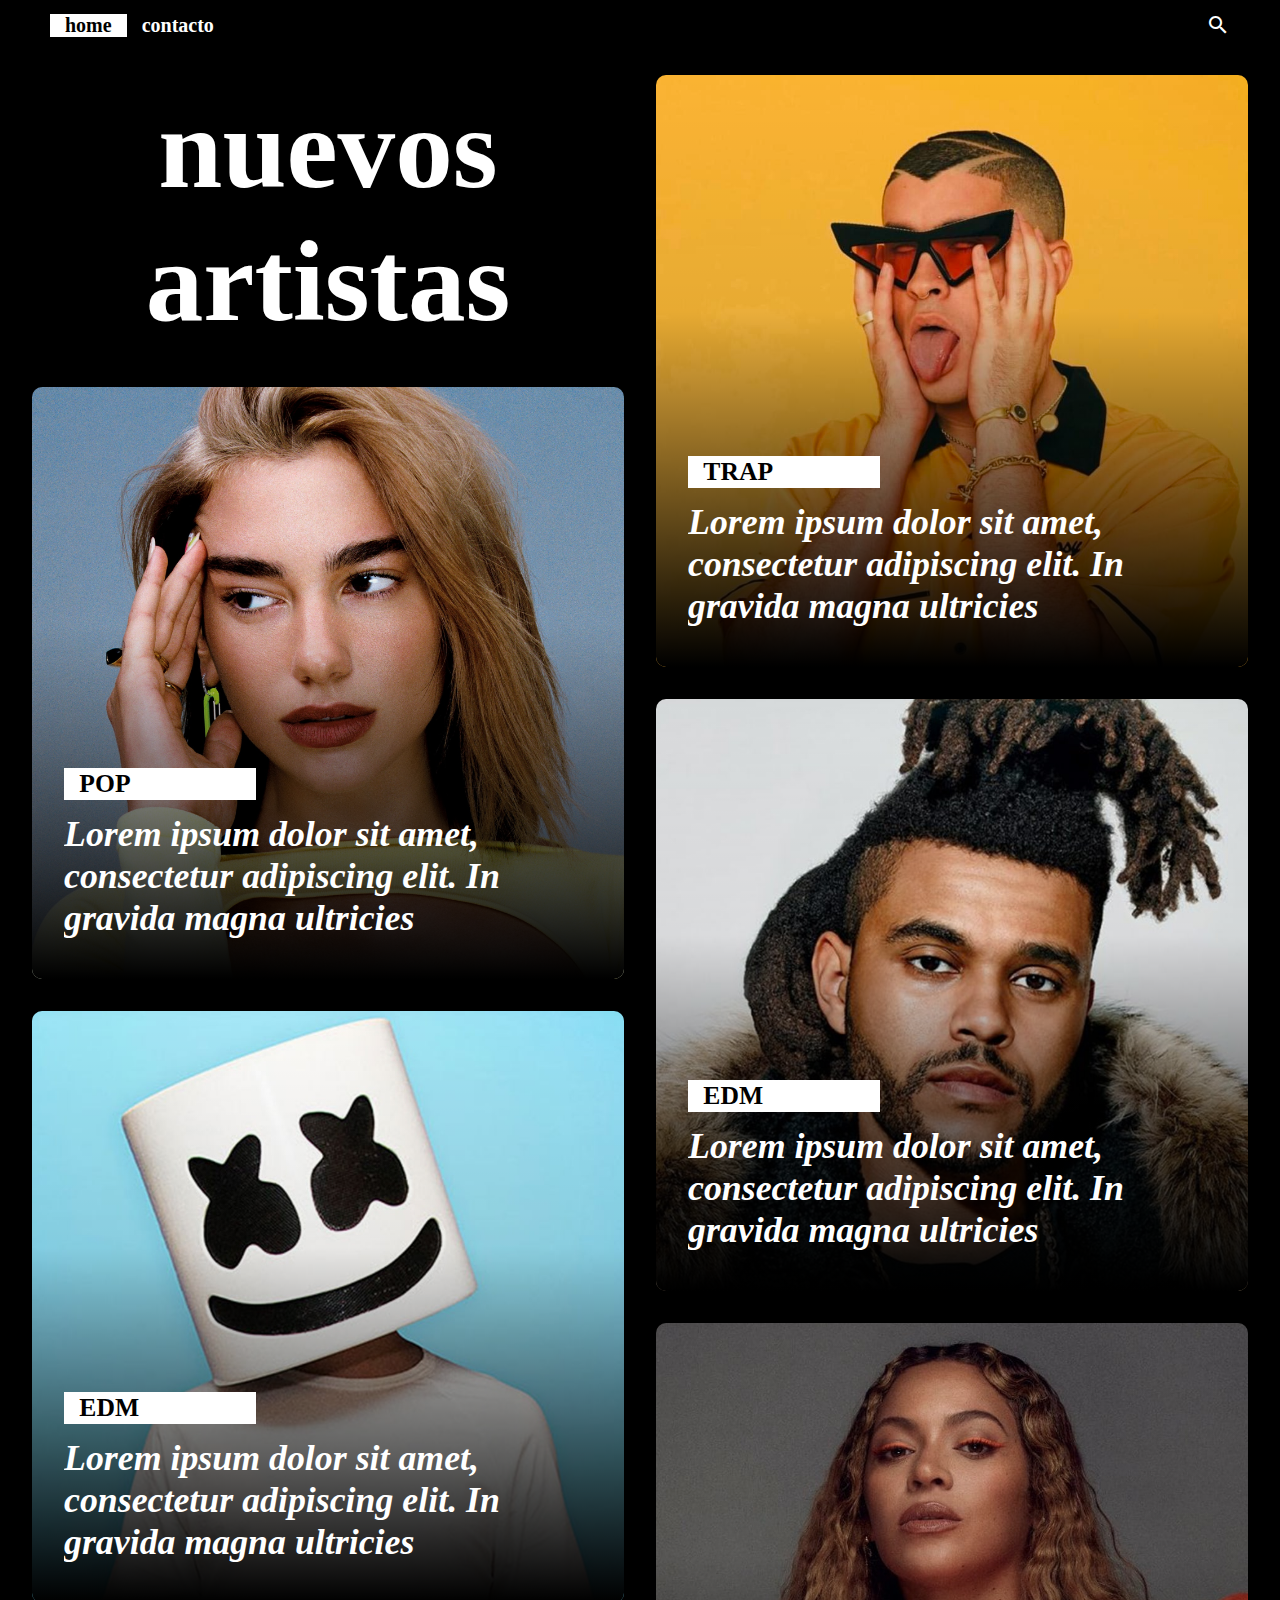
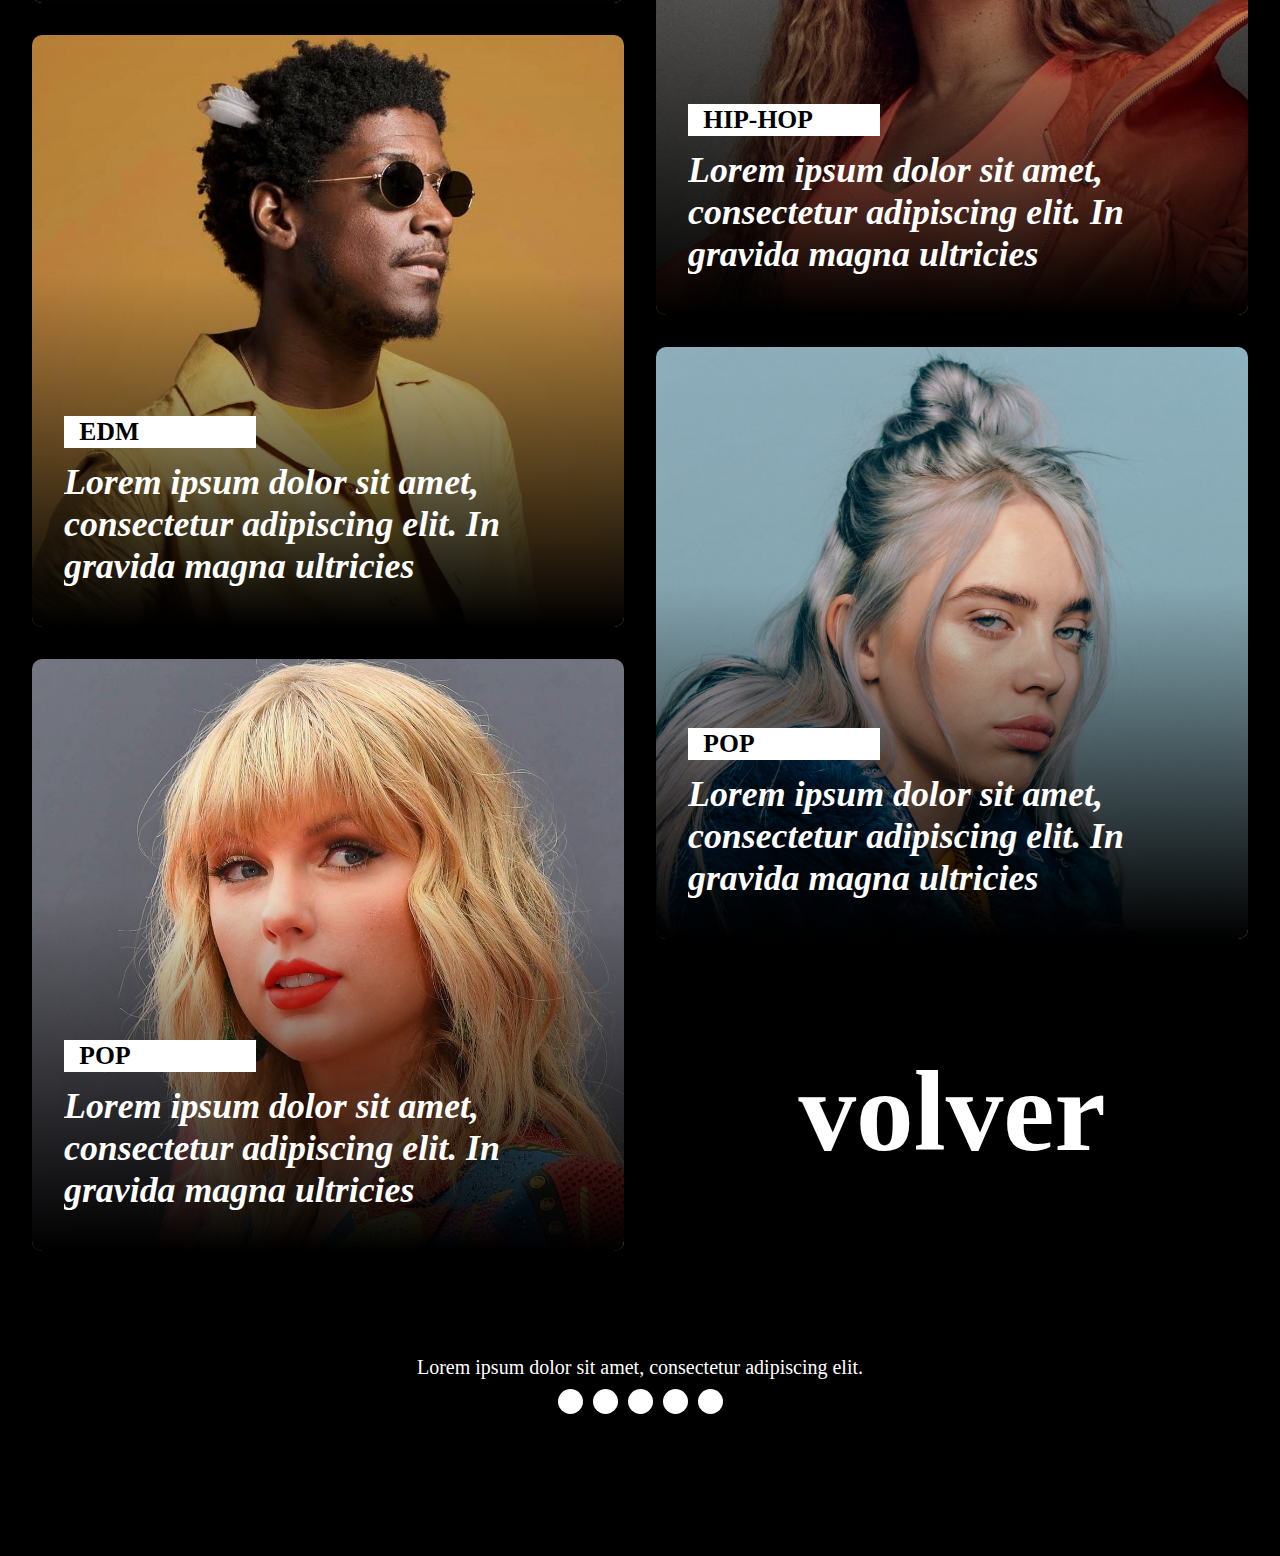
==== index.html @ 290f15c1 "Initial commit" ====
<!DOCTYPE html>
<html lang="es">

<head>
    <meta charset="UTF-8">
    <meta name="viewport" content="width=device-width, initial-scale=1.0">
    <title>home</title>

    <link rel="stylesheet" href="style.css">
    <link rel="stylesheet" href="https://fonts.googleapis.com/icon?family=Material+Icons">
</head>

<body>
    <nav>
        <div class="izquierda">
            <a href="javascript:void(0);" class="current">home</a>
            <a href="javascript:void(0);">contacto</a>
        </div>
        <div class="derecha">
            <!-- <input class="buscador" type="text"> -->
            <a href="javascript:void(0);" class="material-icons">search</a>
        </div>
    </nav>
    <div class="grid">
        <div class="div" id="trend">
            <div class="titular">
                <h1>nuevos artistas</h1>
            </div>
        </div>
        <a href="info_bunny.html" class="div">
            <div class="wrap">
                <div class="genero">TRAP</div>
                <p>Lorem ipsum dolor sit amet, consectetur adipiscing elit. In gravida magna ultricies tincidunt euismod. Sed euismod volutpat sodales. Suspendisse id nibh fermentum, auctor lacus non, cursus felis. Cras sit amet commodo dui. Fusce pellentesque, sem sed sodales tempor, mauris lorem luctus nunc, vel malesuada metus mi id eros. Proin imperdiet finibus mauris ac fringilla. Donec pretium sollicitudin magna, sed tempor magna rutrum eu. Proin vehicula ex nec mi lobortis posuere. Quisque varius risus at finibus sagittis. Donec et blandit quam. Phasellus cursus sit amet elit sit amet posuere.</p>
            </div>
            <div class="crop">
                <div class="gradiente"></div>
                <img src="img/badbunny.jpg" alt="">
            </div>
        </a>
        <a href="info_lipa.html" class="div">
            <div class="wrap">
                <div class="genero">POP</div>
                <p>Lorem ipsum dolor sit amet, consectetur adipiscing elit. In gravida magna ultricies tincidunt euismod. Sed euismod volutpat sodales. Suspendisse id nibh fermentum, auctor lacus non, cursus felis. Cras sit amet commodo dui. Fusce pellentesque, sem sed sodales tempor, mauris lorem luctus nunc, vel malesuada metus mi id eros. Proin imperdiet finibus mauris ac fringilla. Donec pretium sollicitudin magna, sed tempor magna rutrum eu. Proin vehicula ex nec mi lobortis posuere. Quisque varius risus at finibus sagittis. Donec et blandit quam. Phasellus cursus sit amet elit sit amet posuere.</p>
            </div>
            <div class="crop">
                <div class="gradiente"></div>
                <img src="img/DuaLipa.jpg" alt="">
            </div>
        </a>
        <a href="info.html" class="div">
            <div class="wrap">
                <div class="genero">EDM</div>
                <p>Lorem ipsum dolor sit amet, consectetur adipiscing elit. In gravida magna ultricies tincidunt euismod. Sed euismod volutpat sodales. Suspendisse id nibh fermentum, auctor lacus non, cursus felis. Cras sit amet commodo dui. Fusce pellentesque, sem sed sodales tempor, mauris lorem luctus nunc, vel malesuada metus mi id eros. Proin imperdiet finibus mauris ac fringilla. Donec pretium sollicitudin magna, sed tempor magna rutrum eu. Proin vehicula ex nec mi lobortis posuere. Quisque varius risus at finibus sagittis. Donec et blandit quam. Phasellus cursus sit amet elit sit amet posuere.</p>
            </div>
            <div class="crop">
                <div class="gradiente"></div>
                <img src="img/TheWeekend.jpg" alt="">
            </div>
        </a>
        <a href="info.html" class="div">
            <div class="wrap">
                <div class="genero">EDM</div>
                <p>Lorem ipsum dolor sit amet, consectetur adipiscing elit. In gravida magna ultricies tincidunt euismod. Sed euismod volutpat sodales. Suspendisse id nibh fermentum, auctor lacus non, cursus felis. Cras sit amet commodo dui. Fusce pellentesque, sem sed sodales tempor, mauris lorem luctus nunc, vel malesuada metus mi id eros. Proin imperdiet finibus mauris ac fringilla. Donec pretium sollicitudin magna, sed tempor magna rutrum eu. Proin vehicula ex nec mi lobortis posuere. Quisque varius risus at finibus sagittis. Donec et blandit quam. Phasellus cursus sit amet elit sit amet posuere.</p>
            </div>
            <div class="crop">
                <div class="gradiente"></div>
                <img src="img/marshmello.jpg" alt="">
            </div>
        </a>
        <a href="info.html" class="div">
            <div class="wrap">
                <div class="genero">HIP-HOP</div>
                <p>Lorem ipsum dolor sit amet, consectetur adipiscing elit. In gravida magna ultricies tincidunt euismod. Sed euismod volutpat sodales. Suspendisse id nibh fermentum, auctor lacus non, cursus felis. Cras sit amet commodo dui. Fusce pellentesque, sem sed sodales tempor, mauris lorem luctus nunc, vel malesuada metus mi id eros. Proin imperdiet finibus mauris ac fringilla. Donec pretium sollicitudin magna, sed tempor magna rutrum eu. Proin vehicula ex nec mi lobortis posuere. Quisque varius risus at finibus sagittis. Donec et blandit quam. Phasellus cursus sit amet elit sit amet posuere.</p>
            </div>
            <div class="crop">
                <div class="gradiente"></div>
                <img src="img/beyonce.jpg" alt="">
            </div>
        </a>
        <a href="info.html" class="div">
            <div class="wrap">
                <div class="genero">EDM</div>
                <p>Lorem ipsum dolor sit amet, consectetur adipiscing elit. In gravida magna ultricies tincidunt euismod. Sed euismod volutpat sodales. Suspendisse id nibh fermentum, auctor lacus non, cursus felis. Cras sit amet commodo dui. Fusce pellentesque, sem sed sodales tempor, mauris lorem luctus nunc, vel malesuada metus mi id eros. Proin imperdiet finibus mauris ac fringilla. Donec pretium sollicitudin magna, sed tempor magna rutrum eu. Proin vehicula ex nec mi lobortis posuere. Quisque varius risus at finibus sagittis. Donec et blandit quam. Phasellus cursus sit amet elit sit amet posuere.</p>
            </div>
            <div class="crop">
                <div class="gradiente"></div>
                <img src="img/labrinth.jpg" alt="">
            </div>
        </a>
        <a href="info.html" class="div">
            <div class="wrap">
                <div class="genero">POP</div>
                <p>Lorem ipsum dolor sit amet, consectetur adipiscing elit. In gravida magna ultricies tincidunt euismod. Sed euismod volutpat sodales. Suspendisse id nibh fermentum, auctor lacus non, cursus felis. Cras sit amet commodo dui. Fusce pellentesque, sem sed sodales tempor, mauris lorem luctus nunc, vel malesuada metus mi id eros. Proin imperdiet finibus mauris ac fringilla. Donec pretium sollicitudin magna, sed tempor magna rutrum eu. Proin vehicula ex nec mi lobortis posuere. Quisque varius risus at finibus sagittis. Donec et blandit quam. Phasellus cursus sit amet elit sit amet posuere.</p>
            </div>
            <div class="crop">
                <div class="gradiente"></div>
                <img src="img/billieeilish.jpg" alt="">
            </div>
        </a>
        <a href="info.html" class="div">
            <div class="wrap">
                <div class="genero">POP</div>
                <p>Lorem ipsum dolor sit amet, consectetur adipiscing elit. In gravida magna ultricies tincidunt euismod. Sed euismod volutpat sodales. Suspendisse id nibh fermentum, auctor lacus non, cursus felis. Cras sit amet commodo dui. Fusce pellentesque, sem sed sodales tempor, mauris lorem luctus nunc, vel malesuada metus mi id eros. Proin imperdiet finibus mauris ac fringilla. Donec pretium sollicitudin magna, sed tempor magna rutrum eu. Proin vehicula ex nec mi lobortis posuere. Quisque varius risus at finibus sagittis. Donec et blandit quam. Phasellus cursus sit amet elit sit amet posuere.</p>
            </div>
            <div class="crop">
                <div class="gradiente"></div>
                <img src="img/taylor.jpg" alt="">
            </div>
        </a>
        <a href="#trend" class="div">
            <div class="titular">
                <h1>volver</h1>
            </div>
        </a>
    </div>
    <footer>
        <p>Lorem ipsum dolor sit amet, consectetur adipiscing elit.</p>
        <div class="iconos">
            <div class="circulo"></div>
            <div class="circulo"></div>
            <div class="circulo"></div>
            <div class="circulo"></div>
            <div class="circulo"></div>
        </div>
    </footer>
</body>

</html>
---- style.css ----
@font-face {
    font-family: "bbb";
    src: url("../../codigo/font/SansitaSwashed-VariableFont_wght.ttf") format("truetype");
}

@font-face {
    font-family: "aaa";
    src: url("../../codigo/font/Raleway-VariableFont_wght.ttf") format("truetype");
    font-weight: 400;
}

@font-face {
    font-family: "aaa";
    src: url("../../codigo/font/Raleway-VariableFont_wght.ttf") format("truetype");
    font-weight: 700;
}

@font-face {
    font-family: "aaa";
    src: url("../../codigo/font/Raleway-VariableFont_wght.ttf") format("truetype");
    font-weight: 900;
}

*{
    box-sizing: border-box;
    margin: 0;
    padding: 0;
    font-family: "aaa";
}

html{
    scroll-behavior: smooth;
}

html, body {
    height: 100%;
    background: black;
    
}


/* INICIO DE NAV */
nav{
    position: fixed;
    width: 100%;
    top: 0;
    display: flex;
    height: 50px;
    background: black;
    /* border-bottom: 1px solid rgba(255, 255, 255, .2); */
    display: flex;
    justify-content: space-between;
    align-items: center;
    padding: 0px 50px;
    z-index: 10000;
}

.izquierda{
    justify-content: center;
    display: flex;
}

.izquierda>a{
    padding: 0px 15px;
    height: 100%;
    text-decoration: none;
    color: white;
    font-size: 20px;
    font-weight: 700;
    transition: background-color .25s, color .25s;
}

.izquierda>a:hover, .izquierda>a.current{
    background: white;
    color: black;
}

.derecha{
    display: flex;
}

.buscador{
    padding-left: 15px;
    width: 300px;
    height: 25px;
    background: black;
    margin-right: 25px;
    color: white;
    outline: none;
    border: 2px solid white;
    border-radius: 20px;
}

.buscador:focus{
    outline: none;
    border: none;
}

.derecha a{
    text-decoration: none;
    color: white;
}
/* FIN DE NAV */


/* INICIO DE GRID */
.grid {
    display: grid;
    grid-template-columns: repeat(4, 1fr);
    grid-auto-rows: 1fr;
    gap: 2.5vw;
    padding: 75px 2.5vw;
}

.grid>* {
    background: var(--dark2);
    position: relative;
}

.grid::before {
    content: '';
    width: 0;
    padding-bottom: 100%;
    grid-row: 1 / 1;
    grid-column: 1 / 1;
}

.grid>*:first-child {
    grid-column: 1 / 3;
    grid-row: 1 / 1;
    cursor: default;
}

.titular{
    width: 100%;
    height: 100%;
    display: flex;
    align-items: center;
    justify-content: center;
}

.grid>*:last-child>.div{
    width: 100%;
    height: 100%;
}

.titular h1{
    color: white;
    font-size: 9vw;
    font-weight: 700;
    text-align: center;
}

.grid>*:last-child{
  grid-area: span 1 / span 2;
  text-decoration: none;
  
}

.grid>*{
    grid-area: span 2 / span 2;
}
/* FIN DE GRID */


/* INICIO DE DIV */
/* es obligatorio que div sea relative */
.div {
    width: 100%;
    height: 100%;
    cursor: pointer;
    position: relative;
    display: flex;
    align-items: flex-end;
    flex-wrap: wrap;
    overflow: hidden;
    z-index: 1000;
    border-radius: 10px;
    text-decoration: none;
}

.wrap {
    padding: 2.5vw;
    padding-bottom: 3vw;
    overflow: hidden;
    position: absolute;
}

.genero {
    background: white;
    color: black;
    height: 2.5vw;
    width: 15vw;
    margin-bottom: 1vw;
    display: flex;
    align-items: center;
    padding-left: 1.2vw;
    font-size: 2vw;
    font-weight: 700;
}

.div p {
    color: white;
    font-size: 2.8vw;
    width: 35vw;
    height: 10vw;
    overflow: hidden;
    font-weight: 700;
    font-style: italic;
}

/* mascara de imagen de fondo */
.crop {
    position: absolute;
    top: 0;
    left: 0;
    height: 100%;
    width: 100%;
    z-index: -1000;
    overflow: hidden;
}

.crop .gradiente {
    width: 100%;
    height: 100%;
    position: absolute;
    z-index: 100;
    background: rgb(0, 0, 0);
    background: linear-gradient(180deg, rgba(0, 0, 0, 0) 0%, rgba(0, 0, 0, .07) 40%, rgba(0, 0, 0, 1) 100%);
}

/* imagen */
.div img {
    object-fit: cover;
    width: 100%;
    min-height: 100%;
    transform: scale(1.05);
    transition: transform .25s;
}

.div:hover img {
    transform: scale(1.1);
}
/* FIN DE DIV */


/* INICIO DE FOOTER */
footer{
    height: 200px;
}

footer p{
    color: white;
    font-size: 20px;
    text-align: center;
    margin-top: 30px;
}

footer .iconos{
    width: 100%;
    display: flex;
    justify-content: center;
}

.circulo{
    width: 25px;
    height: 25px;
    background: white;
    border-radius: 100%;
    margin: 10px 5px;
}
/* FIN DE FOOTER */


@media(max-width: 768px){
    .grid {
        grid-template-columns: repeat(2, 1fr);
        gap: 5vw;
        padding: 20vw 5vw;
        padding-top: 0;
        margin-top: -20vw;
    }

    .grid>*:last-child>div{
        align-items: flex-start;
    }

    .grid>*:first-child>div{
        align-items: flex-end;
    }

    /* INICIO DE DIV */
    .div {
        border-radius: 10px;
    }

    .wrap {
        padding: 5vw;
        padding-bottom: 6vw;
    }

    .genero {
        height: 5vw;
        width: 30vw;
        margin-bottom: 2vw;
        padding-left: 2.4vw;
        font-size: 4vw;
    }

    .div p {
        font-size: 5.6vw;
        width: 70vw;
        height: 20.2vw;
    }
    /* FIN DE DIV */
}


@media(max-width: 576px){

    /* INICIO DE NAV */
    nav{
        height: 40px;
        padding: 0px 20px;
    }
    /* FIN DE NAV */

    .grid {
        margin-top: -10vw;
    }


    /* INICIO DE FOOTER */
    footer{
        height: 50vw;
    }
    
    footer p{
        font-size: 3vw;
        margin-top: 5vw;
    }
    
    .iconos>.circulo{
       background: white;
        margin: 3vw 1vw;
        width: 5vw;
        height: 5vw;
    }
    /* FIN DE FOOTER */
}
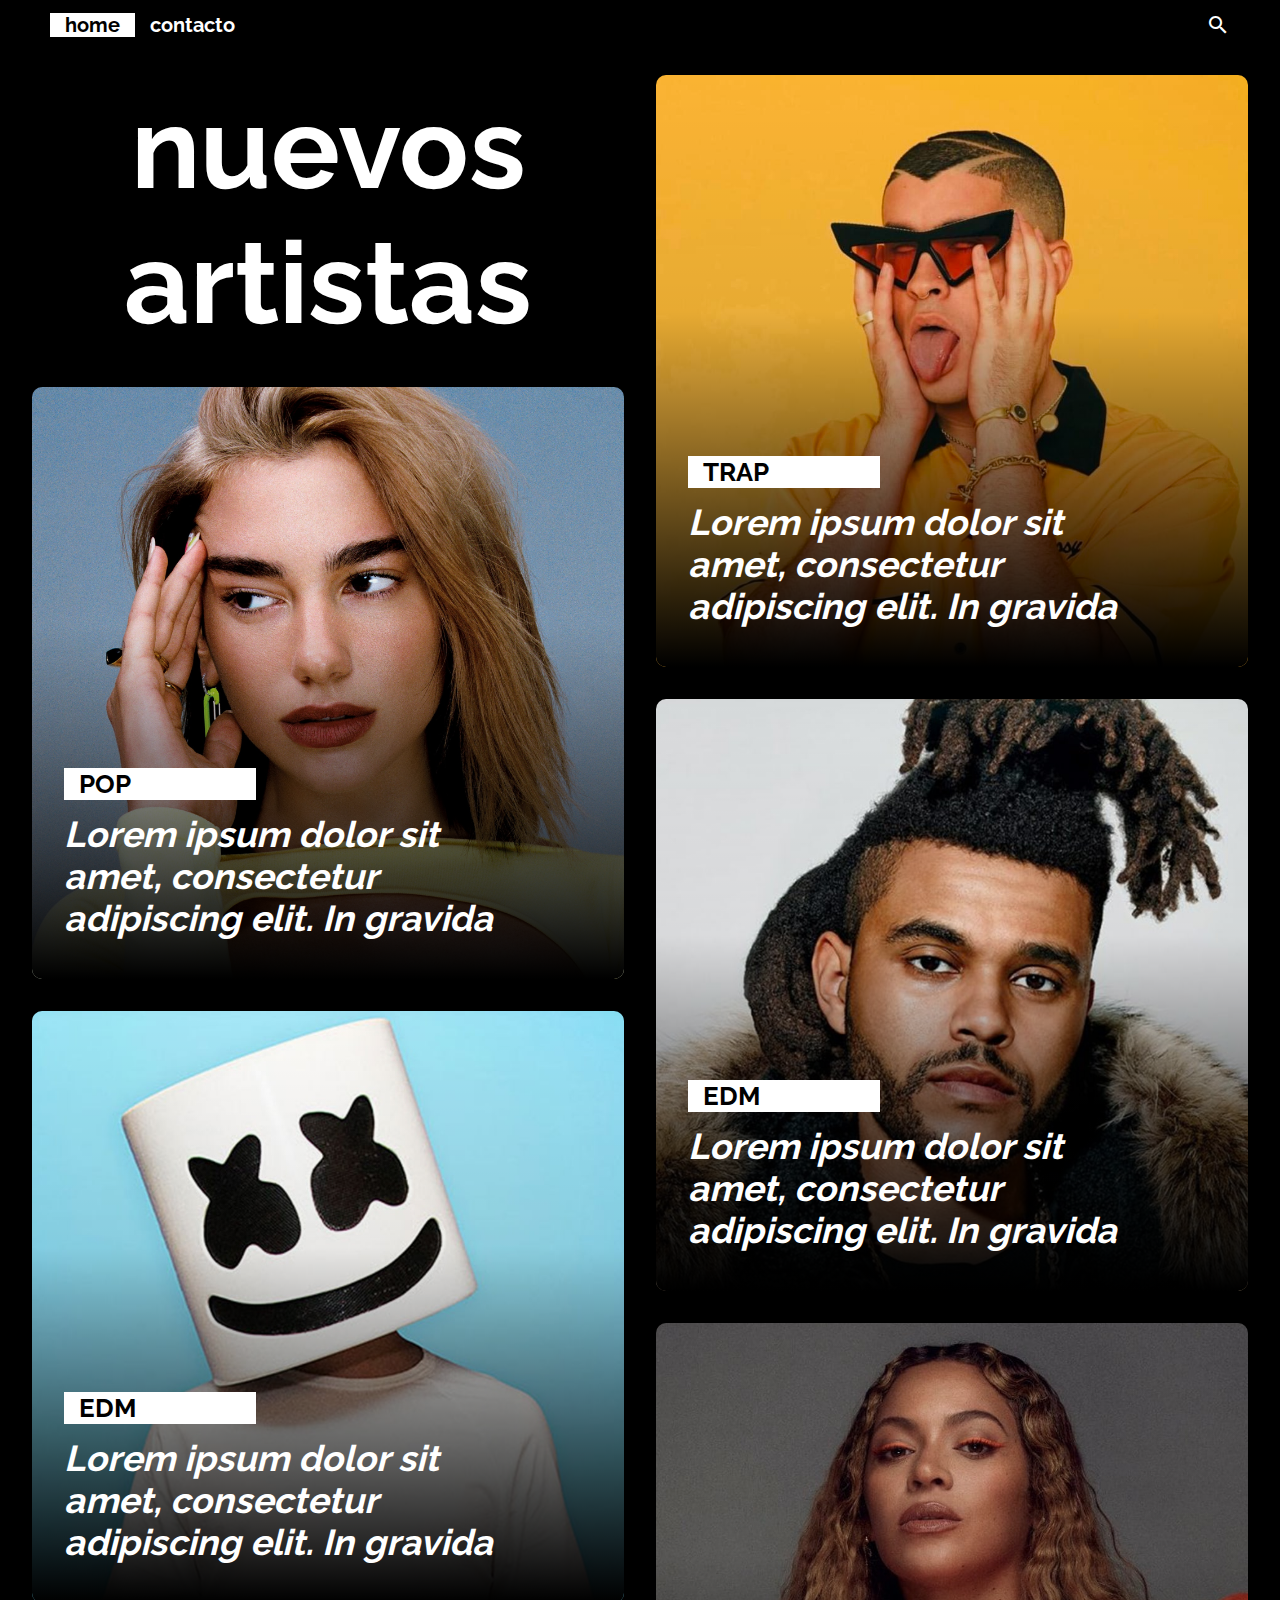
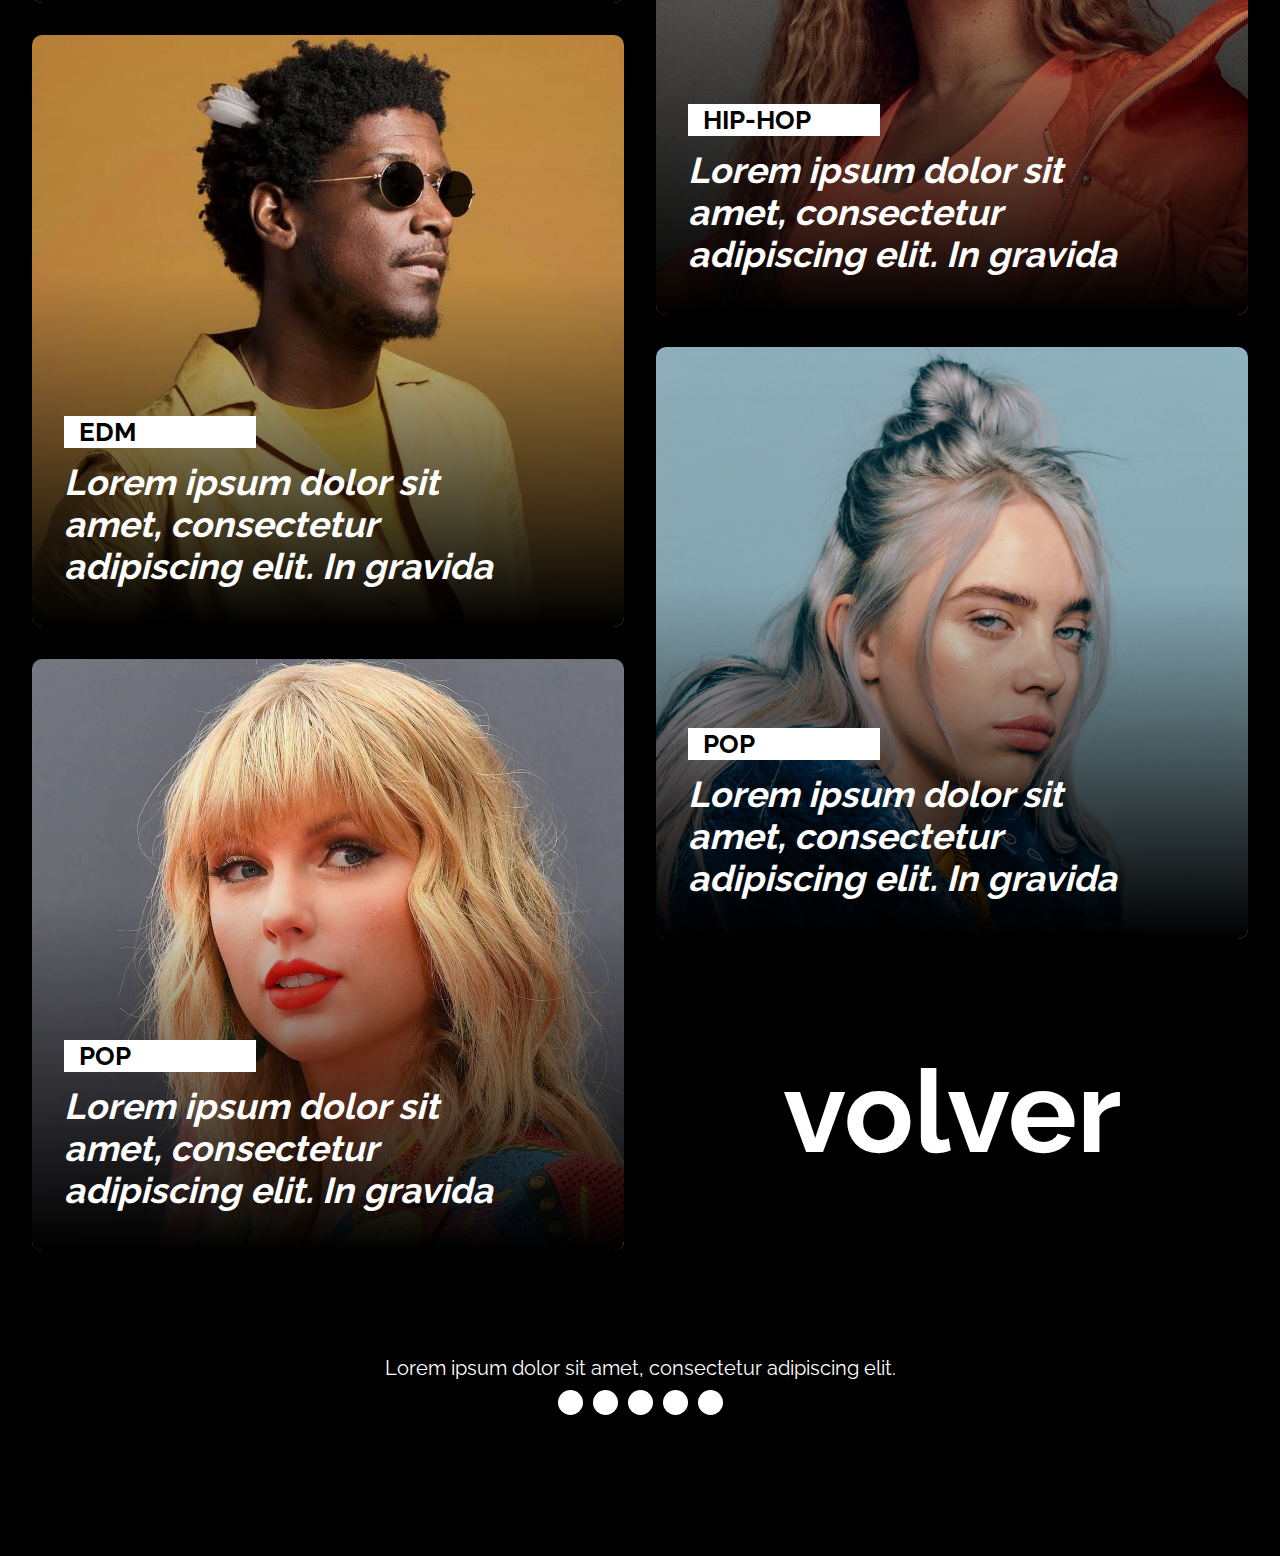
==== commit 07d0b56d: "update" ====
--- a/index.html
+++ b/index.html
@@ -7,6 +7,8 @@
     <title>home</title>
 
     <link rel="stylesheet" href="style.css">
+    <link rel="stylesheet" href="nav.css">
+    <link rel="stylesheet" href="footer.css">
     <link rel="stylesheet" href="https://fonts.googleapis.com/icon?family=Material+Icons">
 </head>
 
--- a/style.css
+++ b/style.css
@@ -1,23 +1,23 @@
 @font-face {
     font-family: "bbb";
-    src: url("../../codigo/font/SansitaSwashed-VariableFont_wght.ttf") format("truetype");
+    src: url("SansitaSwashed-VariableFont_wght.ttf") format("truetype");
 }
 
 @font-face {
     font-family: "aaa";
-    src: url("../../codigo/font/Raleway-VariableFont_wght.ttf") format("truetype");
+    src: url("Raleway-VariableFont_wght.ttf") format("truetype");
     font-weight: 400;
 }
 
 @font-face {
     font-family: "aaa";
-    src: url("../../codigo/font/Raleway-VariableFont_wght.ttf") format("truetype");
+    src: url("Raleway-VariableFont_wght.ttf") format("truetype");
     font-weight: 700;
 }
 
 @font-face {
     font-family: "aaa";
-    src: url("../../codigo/font/Raleway-VariableFont_wght.ttf") format("truetype");
+    src: url("Raleway-VariableFont_wght.ttf") format("truetype");
     font-weight: 900;
 }
 
@@ -25,7 +25,7 @@
     box-sizing: border-box;
     margin: 0;
     padding: 0;
-    font-family: "aaa";
+    font-family: "aaa", "Raleway", sans-serif;
 }
 
 html{
@@ -37,70 +37,6 @@
     background: black;
     
 }
-
-
-/* INICIO DE NAV */
-nav{
-    position: fixed;
-    width: 100%;
-    top: 0;
-    display: flex;
-    height: 50px;
-    background: black;
-    /* border-bottom: 1px solid rgba(255, 255, 255, .2); */
-    display: flex;
-    justify-content: space-between;
-    align-items: center;
-    padding: 0px 50px;
-    z-index: 10000;
-}
-
-.izquierda{
-    justify-content: center;
-    display: flex;
-}
-
-.izquierda>a{
-    padding: 0px 15px;
-    height: 100%;
-    text-decoration: none;
-    color: white;
-    font-size: 20px;
-    font-weight: 700;
-    transition: background-color .25s, color .25s;
-}
-
-.izquierda>a:hover, .izquierda>a.current{
-    background: white;
-    color: black;
-}
-
-.derecha{
-    display: flex;
-}
-
-.buscador{
-    padding-left: 15px;
-    width: 300px;
-    height: 25px;
-    background: black;
-    margin-right: 25px;
-    color: white;
-    outline: none;
-    border: 2px solid white;
-    border-radius: 20px;
-}
-
-.buscador:focus{
-    outline: none;
-    border: none;
-}
-
-.derecha a{
-    text-decoration: none;
-    color: white;
-}
-/* FIN DE NAV */
 
 
 /* INICIO DE GRID */
@@ -243,35 +179,6 @@
 }
 /* FIN DE DIV */
 
-
-/* INICIO DE FOOTER */
-footer{
-    height: 200px;
-}
-
-footer p{
-    color: white;
-    font-size: 20px;
-    text-align: center;
-    margin-top: 30px;
-}
-
-footer .iconos{
-    width: 100%;
-    display: flex;
-    justify-content: center;
-}
-
-.circulo{
-    width: 25px;
-    height: 25px;
-    background: white;
-    border-radius: 100%;
-    margin: 10px 5px;
-}
-/* FIN DE FOOTER */
-
-
 @media(max-width: 768px){
     .grid {
         grid-template-columns: repeat(2, 1fr);
@@ -317,34 +224,7 @@
 
 
 @media(max-width: 576px){
-
-    /* INICIO DE NAV */
-    nav{
-        height: 40px;
-        padding: 0px 20px;
-    }
-    /* FIN DE NAV */
-
     .grid {
         margin-top: -10vw;
     }
-
-
-    /* INICIO DE FOOTER */
-    footer{
-        height: 50vw;
-    }
-    
-    footer p{
-        font-size: 3vw;
-        margin-top: 5vw;
-    }
-    
-    .iconos>.circulo{
-       background: white;
-        margin: 3vw 1vw;
-        width: 5vw;
-        height: 5vw;
-    }
-    /* FIN DE FOOTER */
 }--- a/nav.css
+++ b/nav.css
@@ -0,0 +1,67 @@
+nav{
+    position: fixed;
+    width: 100%;
+    top: 0;
+    display: flex;
+    height: 50px;
+    background: black;
+    display: flex;
+    justify-content: space-between;
+    align-items: center;
+    padding: 0px 50px;
+    z-index: 10000;
+}
+
+.izquierda{
+    justify-content: center;
+    display: flex;
+}
+
+.izquierda>a{
+    padding: 0px 15px;
+    height: 100%;
+    text-decoration: none;
+    color: white;
+    font-size: 20px;
+    font-weight: 700;
+    transition: background-color .25s, color .25s;
+}
+
+.izquierda>a:hover, .izquierda>a.current{
+    background: white;
+    color: black;
+}
+
+.derecha{
+    display: flex;
+}
+
+.buscador{
+    padding-left: 15px;
+    width: 300px;
+    height: 25px;
+    background: black;
+    margin-right: 25px;
+    color: white;
+    outline: none;
+    border: 2px solid white;
+    border-radius: 20px;
+}
+
+.buscador:focus{
+    outline: none;
+    border: none;
+}
+
+.derecha a{
+    text-decoration: none;
+    color: white;
+}
+
+
+@media(max-width: 576px){
+    nav{
+        height: 40px;
+        padding: 0px 20px;
+    }
+}--- a/footer.css
+++ b/footer.css
@@ -0,0 +1,43 @@
+footer{
+    height: 200px;
+}
+
+footer p{
+    color: white;
+    font-size: 20px;
+    text-align: center;
+    margin-top: 30px;
+}
+
+footer .iconos{
+    width: 100%;
+    display: flex;
+    justify-content: center;
+}
+
+footer .circulo{
+    width: 25px;
+    height: 25px;
+    background: white;
+    border-radius: 100%;
+    margin: 10px 5px;
+}
+
+
+@media(max-width: 576px){
+    footer{
+        height: 50vw;
+    }
+    
+    footer p{
+        font-size: 3vw;
+        margin-top: 5vw;
+    }
+    
+    .iconos>.circulo{
+       background: white;
+        margin: 3vw 1vw;
+        width: 5vw;
+        height: 5vw;
+    }
+}